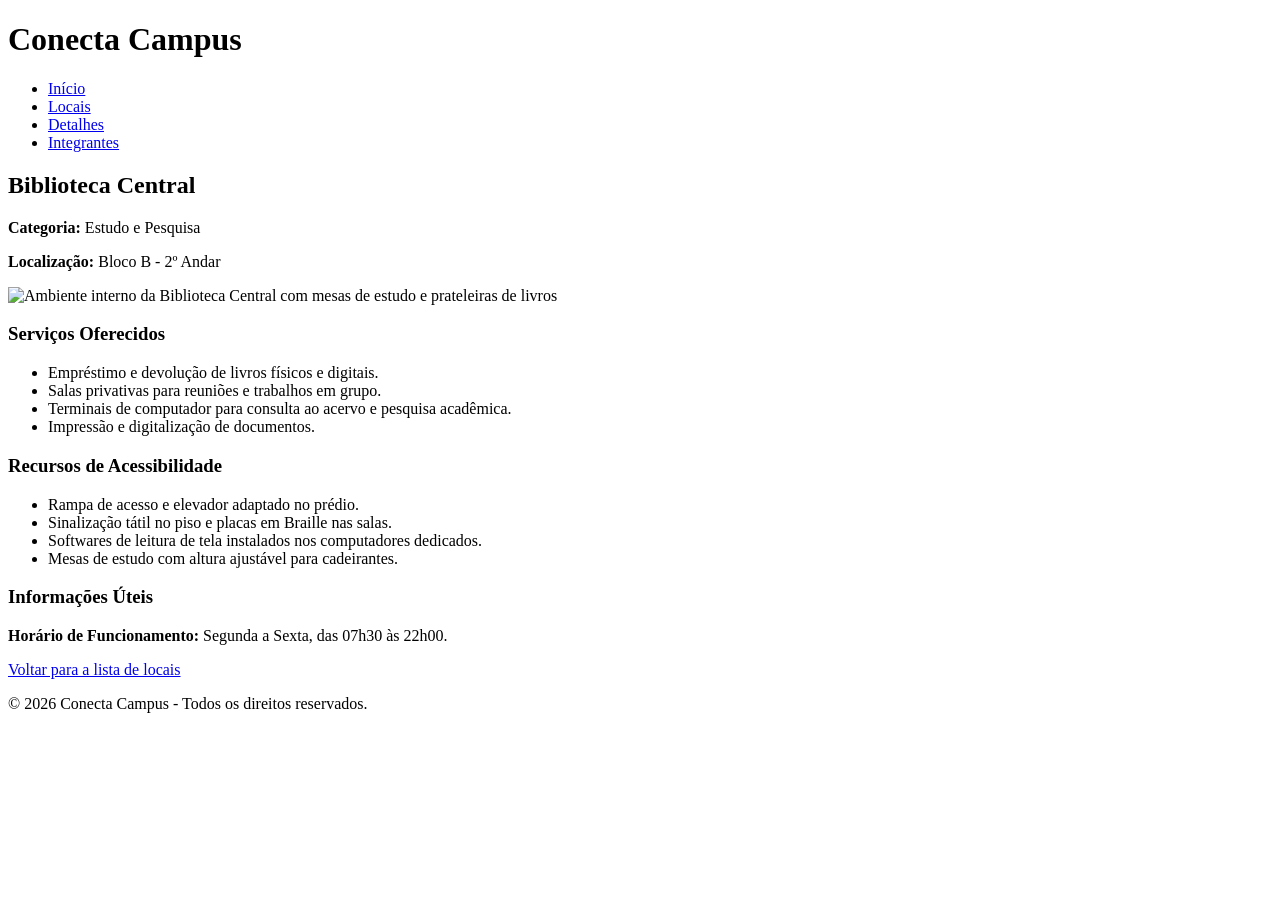
==== detalhes.html @ 3882637f "feat: adiciona paginas index.html e detalhes.html com a estrutura base" ====
<!--
INTEGRANTES DO GRUPO
RM576855 - Gabriel Henrique 
RM575944 - Kaio César
RM576879 - João Paseto
-->
<!DOCTYPE html>
<html lang="pt-BR">
<head>
    <meta charset="UTF-8">
    <title>Conecta Campus - Detalhes do Local</title>
    <link rel="stylesheet" href="css/style.css">
</head>
<body>
    <header>
        <h1>Conecta Campus</h1>
        <nav>
            <ul>
                <li><a href="index.html">Início</a></li>
                <li><a href="locais.html">Locais</a></li>
                <li><a href="detalhes.html">Detalhes</a></li>
                <li><a href="integrantes.html">Integrantes</a></li>
            </ul>
        </nav>
    </header>

    <main>
        <article>
            <h2>Biblioteca Central</h2>
            <p><strong>Categoria:</strong> Estudo e Pesquisa</p>
            <p><strong>Localização:</strong> Bloco B - 2º Andar</p>

            <img src="img/biblioteca.jpg" alt="Ambiente interno da Biblioteca Central com mesas de estudo e prateleiras de livros">

            <section>
                <h3>Serviços Oferecidos</h3>
                <ul>
                    <li>Empréstimo e devolução de livros físicos e digitais.</li>
                    <li>Salas privativas para reuniões e trabalhos em grupo.</li>
                    <li>Terminais de computador para consulta ao acervo e pesquisa acadêmica.</li>
                    <li>Impressão e digitalização de documentos.</li>
                </ul>
            </section>

            <section>
                <h3>Recursos de Acessibilidade</h3>
                <ul>
                    <li>Rampa de acesso e elevador adaptado no prédio.</li>
                    <li>Sinalização tátil no piso e placas em Braille nas salas.</li>
                    <li>Softwares de leitura de tela instalados nos computadores dedicados.</li>
                    <li>Mesas de estudo com altura ajustável para cadeirantes.</li>
                </ul>
            </section>

            <section>
                <h3>Informações Úteis</h3>
                <p><strong>Horário de Funcionamento:</strong> Segunda a Sexta, das 07h30 às 22h00.</p>
            </section>

            <p><a href="locais.html">Voltar para a lista de locais</a></p>
        </article>
    </main>

    <footer>
        <p>&copy; 2026 Conecta Campus - Todos os direitos reservados.</p>
    </footer>
</body>
</html>
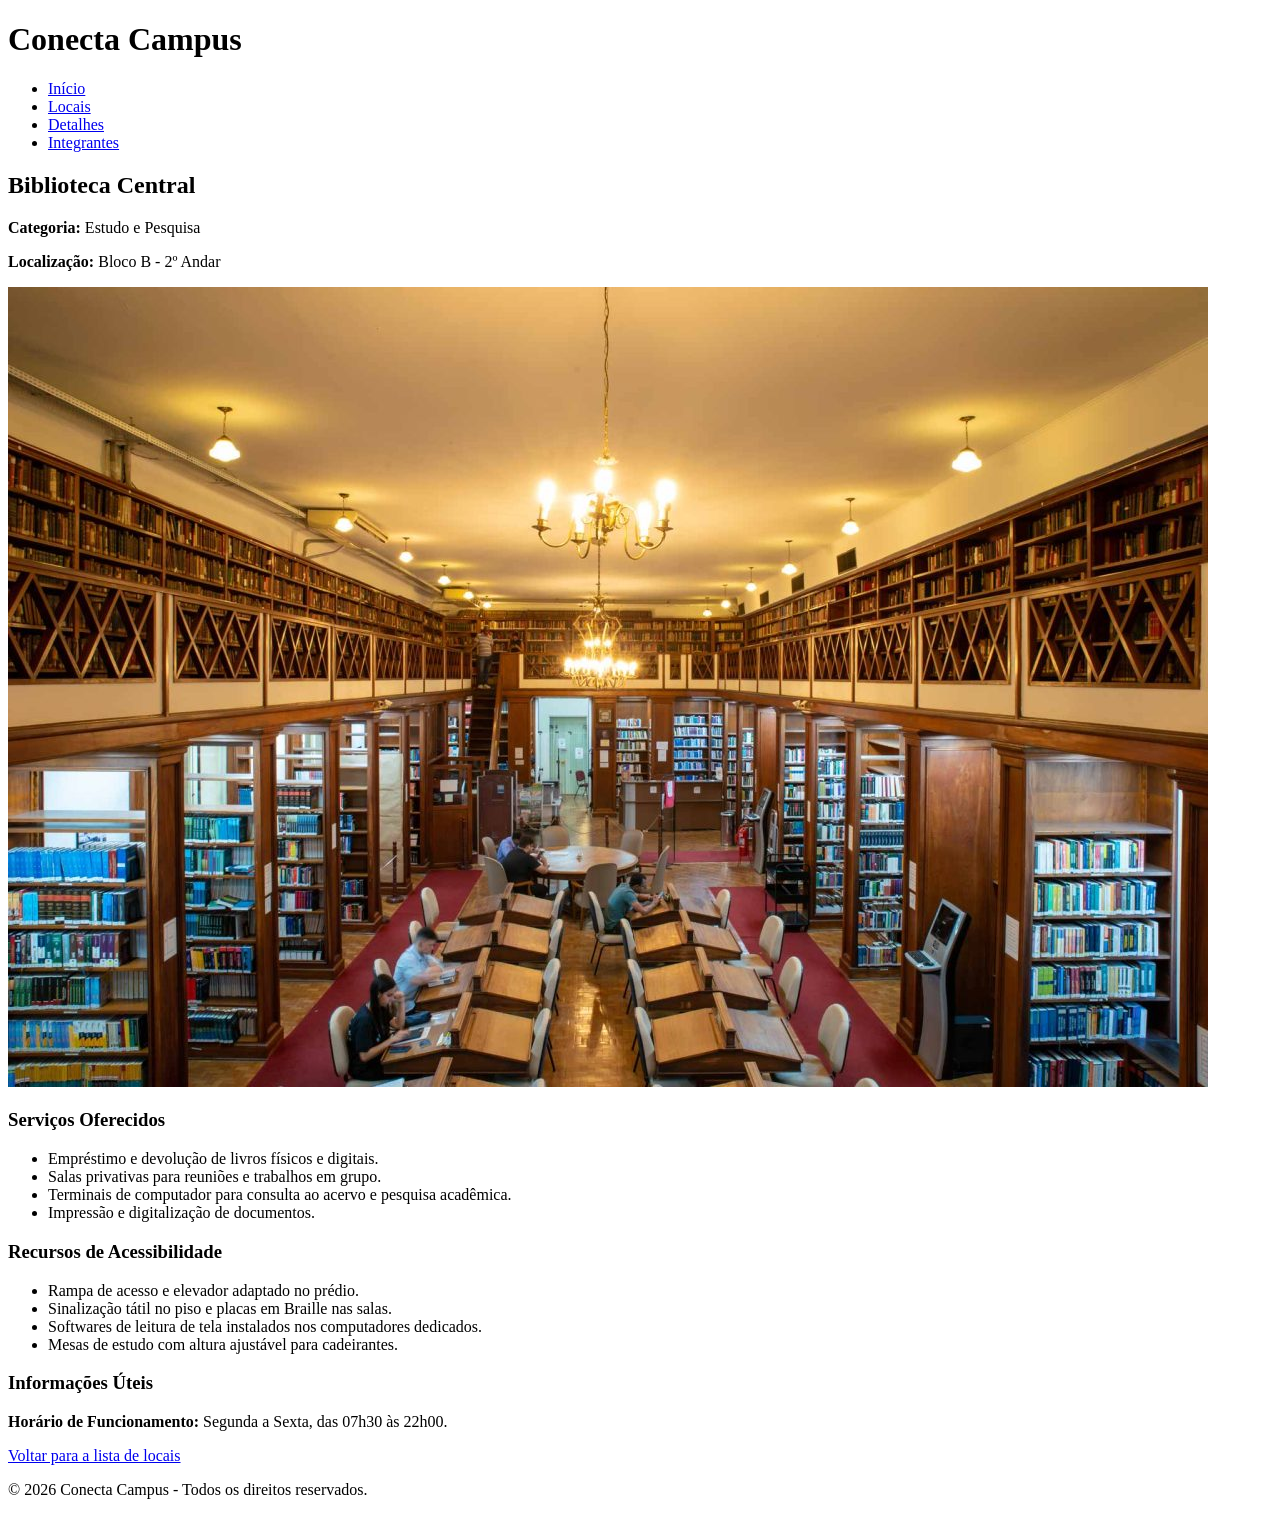
==== commit f7d64d79: "accessibility: melhora descricoes alt das imagens e adiciona meta viewport." ====
--- a/detalhes.html
+++ b/detalhes.html
@@ -8,6 +8,7 @@
 <html lang="pt-BR">
 <head>
     <meta charset="UTF-8">
+    <meta name="viewport" content="width=device-width, initial-scale=1.0">
     <title>Conecta Campus - Detalhes do Local</title>
     <link rel="stylesheet" href="css/style.css">
 </head>
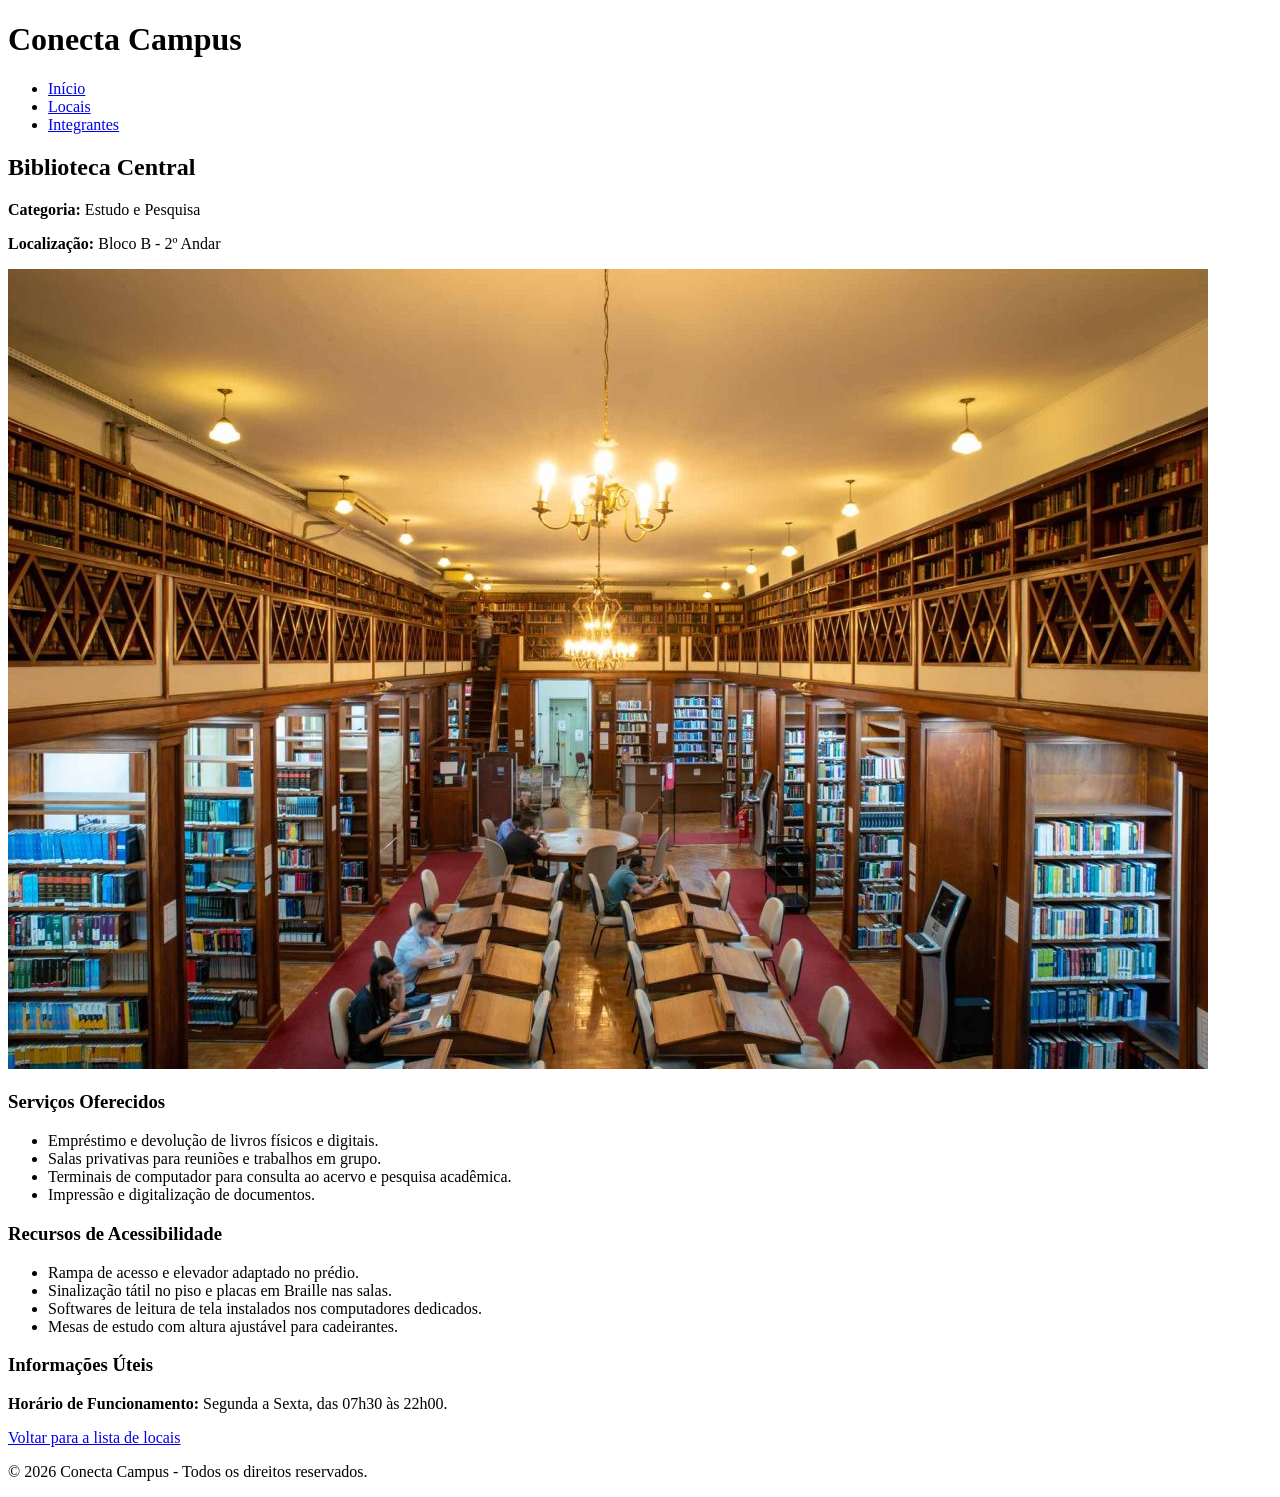
==== commit 39d4009e: "fix: Corrigindo detalhes e padronizando tamanhos das imagens" ====
--- a/detalhes.html
+++ b/detalhes.html
@@ -9,7 +9,7 @@
 <head>
     <meta charset="UTF-8">
     <meta name="viewport" content="width=device-width, initial-scale=1.0">
-    <title>Conecta Campus - Detalhes do Local</title>
+    <title>Conecta Campus | Detalhes da Biblioteca Central</title>
     <link rel="stylesheet" href="css/style.css">
 </head>
 <body>
@@ -19,7 +19,6 @@
             <ul>
                 <li><a href="index.html">Início</a></li>
                 <li><a href="locais.html">Locais</a></li>
-                <li><a href="detalhes.html">Detalhes</a></li>
                 <li><a href="integrantes.html">Integrantes</a></li>
             </ul>
         </nav>
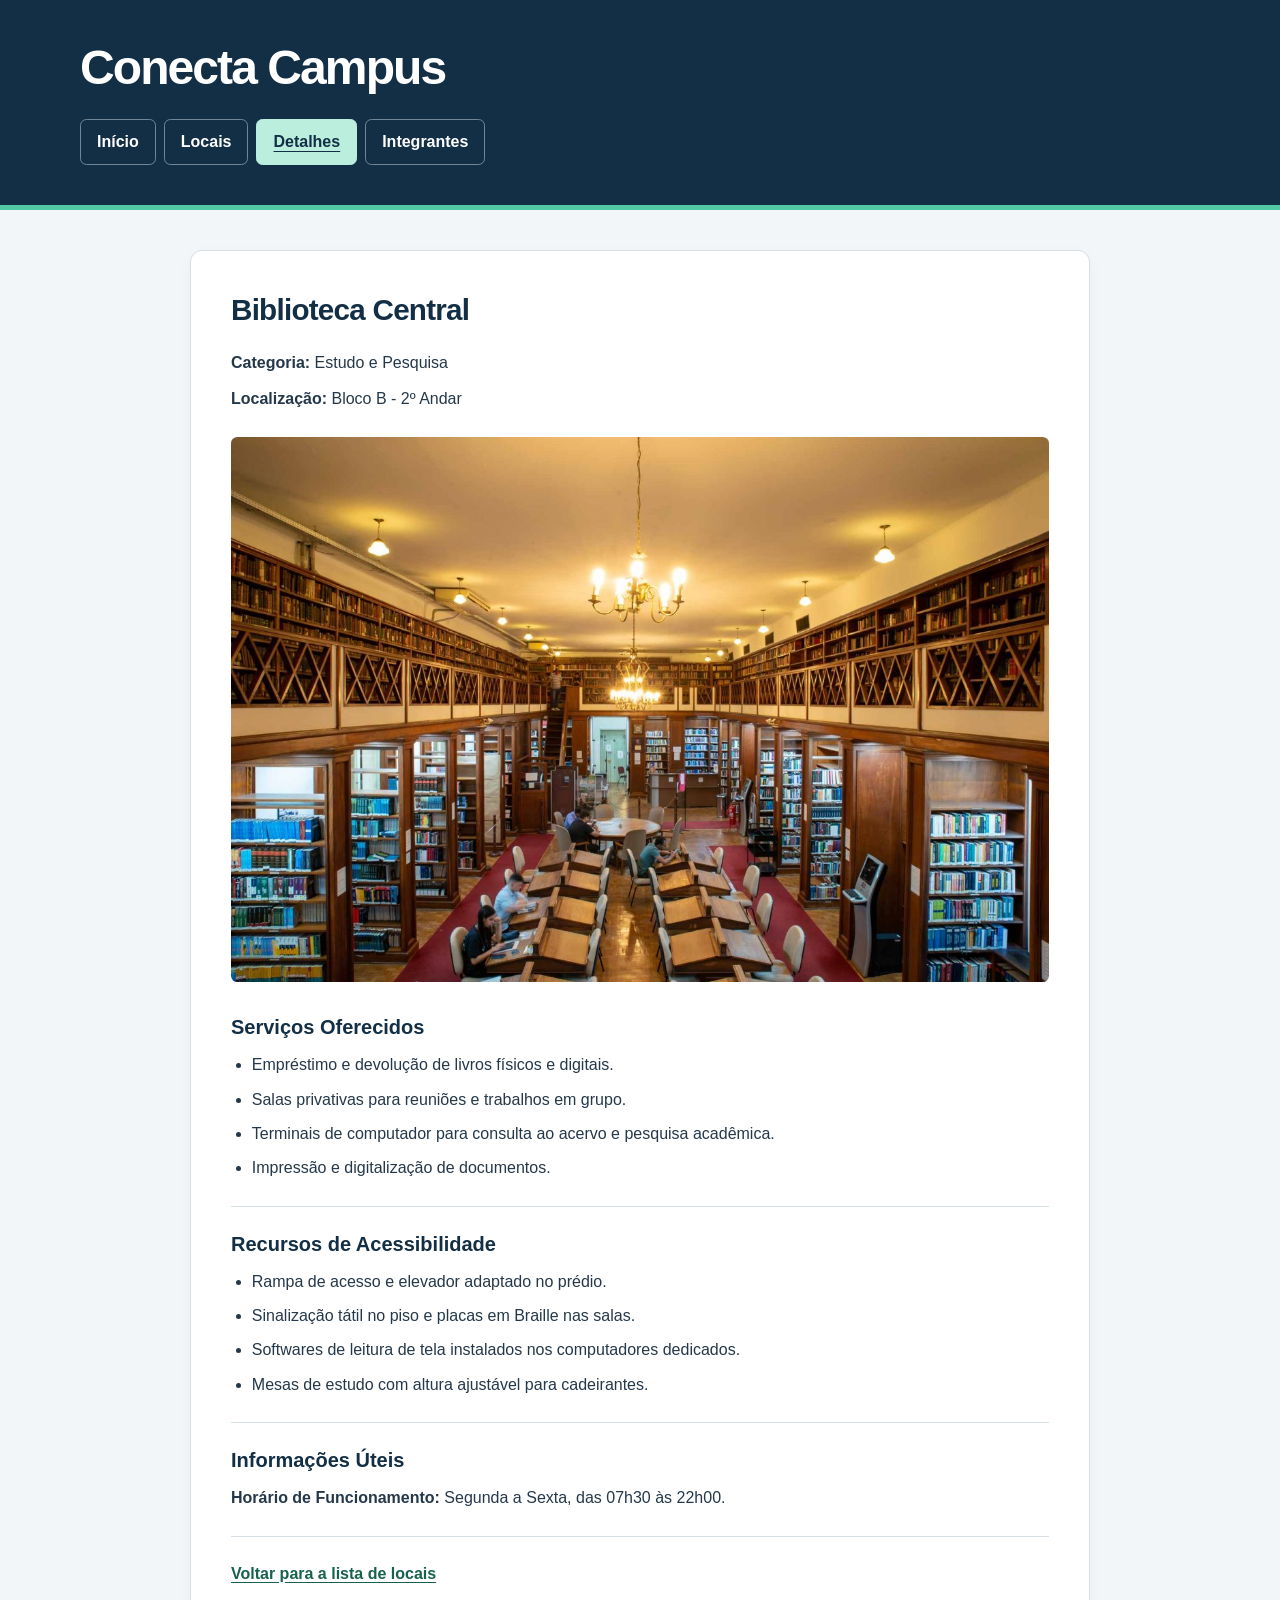
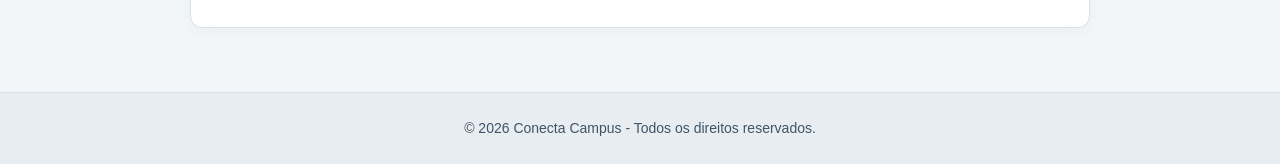
==== commit cf33d5b8: "Estrutura CSS e alterações no HTML" ====
--- a/detalhes.html
+++ b/detalhes.html
@@ -1,8 +1,8 @@
 <!--
 INTEGRANTES DO GRUPO
-RM576855 - Gabriel Henrique 
-RM575944 - Kaio César
-RM576879 - João Paseto
+RM576855-GABRIEL HENRIQUE
+RM575944-KAIO CÉSAR
+RM576879-JOÃO PASETO
 -->
 <!DOCTYPE html>
 <html lang="pt-BR">
@@ -15,17 +15,18 @@
 <body>
     <header>
         <h1>Conecta Campus</h1>
-        <nav>
+        <nav aria-label="Navegação principal">
             <ul>
                 <li><a href="index.html">Início</a></li>
                 <li><a href="locais.html">Locais</a></li>
+                <li><a href="detalhes.html" aria-current="page">Detalhes</a></li>
                 <li><a href="integrantes.html">Integrantes</a></li>
             </ul>
         </nav>
     </header>
 
-    <main>
-        <article>
+    <main id="conteudo">
+        <article class="detalhes">
             <h2>Biblioteca Central</h2>
             <p><strong>Categoria:</strong> Estudo e Pesquisa</p>
             <p><strong>Localização:</strong> Bloco B - 2º Andar</p>
--- a/css/style.css
+++ b/css/style.css
@@ -0,0 +1,224 @@
+/*
+INTEGRANTES DO GRUPO
+RM576855-GABRIEL HENRIQUE
+RM575944-KAIO CÉSAR
+RM576879-JOÃO PASETO
+*/
+
+/* Reset e Box Model: as dimensões incluem bordas e espaçamento interno. */
+*,
+*::before,
+*::after {
+    box-sizing: border-box;
+    margin: 0;
+    padding: 0;
+}
+
+html {
+    font-family: "Segoe UI", Arial, sans-serif;
+    font-size: 16px;
+    line-height: 1.65;
+    color: #25384a;
+    background: #f3f6f8;
+}
+
+body {
+    min-height: 100vh;
+    display: flex;
+    flex-direction: column;
+}
+
+/* Cabeçalho compartilhado pelas quatro páginas. */
+body > header {
+    padding: 2.5rem max(1.25rem, calc((100% - 1120px) / 2));
+    background: #132f46;
+    border-bottom: 5px solid #53c8a5;
+    color: #fff;
+}
+
+h1 {
+    font-size: clamp(2rem, 5vw, 3rem);
+    line-height: 1.15;
+    letter-spacing: -0.04em;
+    margin-bottom: 1.5rem;
+}
+
+nav ul {
+    display: flex;
+    flex-wrap: wrap;
+    gap: 0.5rem;
+    list-style: none;
+}
+
+nav a {
+    display: block;
+    padding: 0.55em 1em;
+    border: 1px solid #718696;
+    border-radius: 0.4rem;
+    color: #fff;
+    text-decoration: none;
+    font-weight: 600;
+}
+
+nav a:hover,
+nav a[aria-current="page"] {
+    color: #132f46;
+    background: #bceedd;
+    border-color: #bceedd;
+    text-decoration: underline;
+    text-underline-offset: 0.25em;
+}
+
+#conteudo {
+    width: min(1120px, calc(100% - 2.5rem));
+    margin: 2.5rem auto 4rem;
+    flex: 1;
+}
+
+h2,
+h3 {
+    color: #132f46;
+    line-height: 1.3;
+}
+
+h2 {
+    font-size: 1.85rem;
+    letter-spacing: -0.025em;
+    margin-bottom: 1.25rem;
+}
+
+h3 {
+    font-size: 1.25rem;
+    margin-bottom: 0.75rem;
+}
+
+p + p {
+    margin-top: 0.65rem;
+}
+
+/* Grade reutilizada nos destaques, locais e integrantes. */
+.grade {
+    display: grid;
+    grid-template-columns: repeat(auto-fit, minmax(min(100%, 290px), 1fr));
+    gap: 1.5rem;
+}
+
+.grade > h2 {
+    grid-column: 1 / -1;
+    margin-bottom: 0;
+}
+
+.apresentacao {
+    margin-bottom: 2.5rem;
+    padding: 2rem;
+    border: 1px solid #c8ded8;
+    border-left: 5px solid #21745b;
+    border-radius: 0.6rem;
+    background: #e6f3ed;
+}
+
+.apresentacao p {
+    max-width: 75ch;
+    font-size: 1.1rem;
+}
+
+article {
+    padding: 1.5rem;
+    border: 1px solid #d5dfe6;
+    border-radius: 0.75rem;
+    background: #fff;
+    box-shadow: 0 4px 16px #132f4608;
+    overflow-wrap: anywhere;
+}
+
+.grade > article {
+    display: flex;
+    flex-direction: column;
+    align-items: flex-start;
+}
+
+img {
+    display: block;
+    max-width: 100%;
+    height: auto;
+    border-radius: 0.4rem;
+}
+
+.grade article img {
+    width: 100%;
+    height: 210px;
+    object-fit: cover;
+    margin: 0.75rem 0 1rem;
+}
+
+.grade article p {
+    margin-bottom: 0.75rem;
+}
+
+a {
+    color: #17624c;
+    font-weight: 600;
+    text-underline-offset: 0.2em;
+}
+
+a:hover {
+    color: #103f31;
+    text-decoration-thickness: 2px;
+}
+
+a:focus-visible {
+    outline: 3px solid #b64c00;
+    outline-offset: 4px;
+    border-radius: 0.2rem;
+}
+
+nav a:focus-visible {
+    outline-color: #ffd17c;
+}
+
+.grade article > a {
+    display: inline-block;
+    margin-top: 0.5rem;
+    padding: 0.35em 0;
+}
+
+/* Retratos inteiros, preservando a proporção original. */
+.equipe article img {
+    height: 260px;
+    object-fit: contain;
+    background: #f3f6f8;
+}
+
+.detalhes {
+    max-width: 900px;
+    margin-inline: auto;
+    padding: clamp(1.25rem, 4vw, 2.5rem);
+}
+
+.detalhes > img {
+    width: 100%;
+    margin: 1.5rem 0 2rem;
+}
+
+.detalhes section {
+    margin-bottom: 1.5rem;
+    padding-bottom: 1.5rem;
+    border-bottom: 1px solid #d5dfe6;
+}
+
+.detalhes ul {
+    padding-left: 1.3em;
+}
+
+.detalhes li + li {
+    margin-top: 0.5rem;
+}
+
+body > footer {
+    padding: 1.5rem 1.25rem;
+    border-top: 1px solid #d5dfe6;
+    background: #e7edf1;
+    color: #405467;
+    text-align: center;
+    font-size: 0.875rem;
+}
